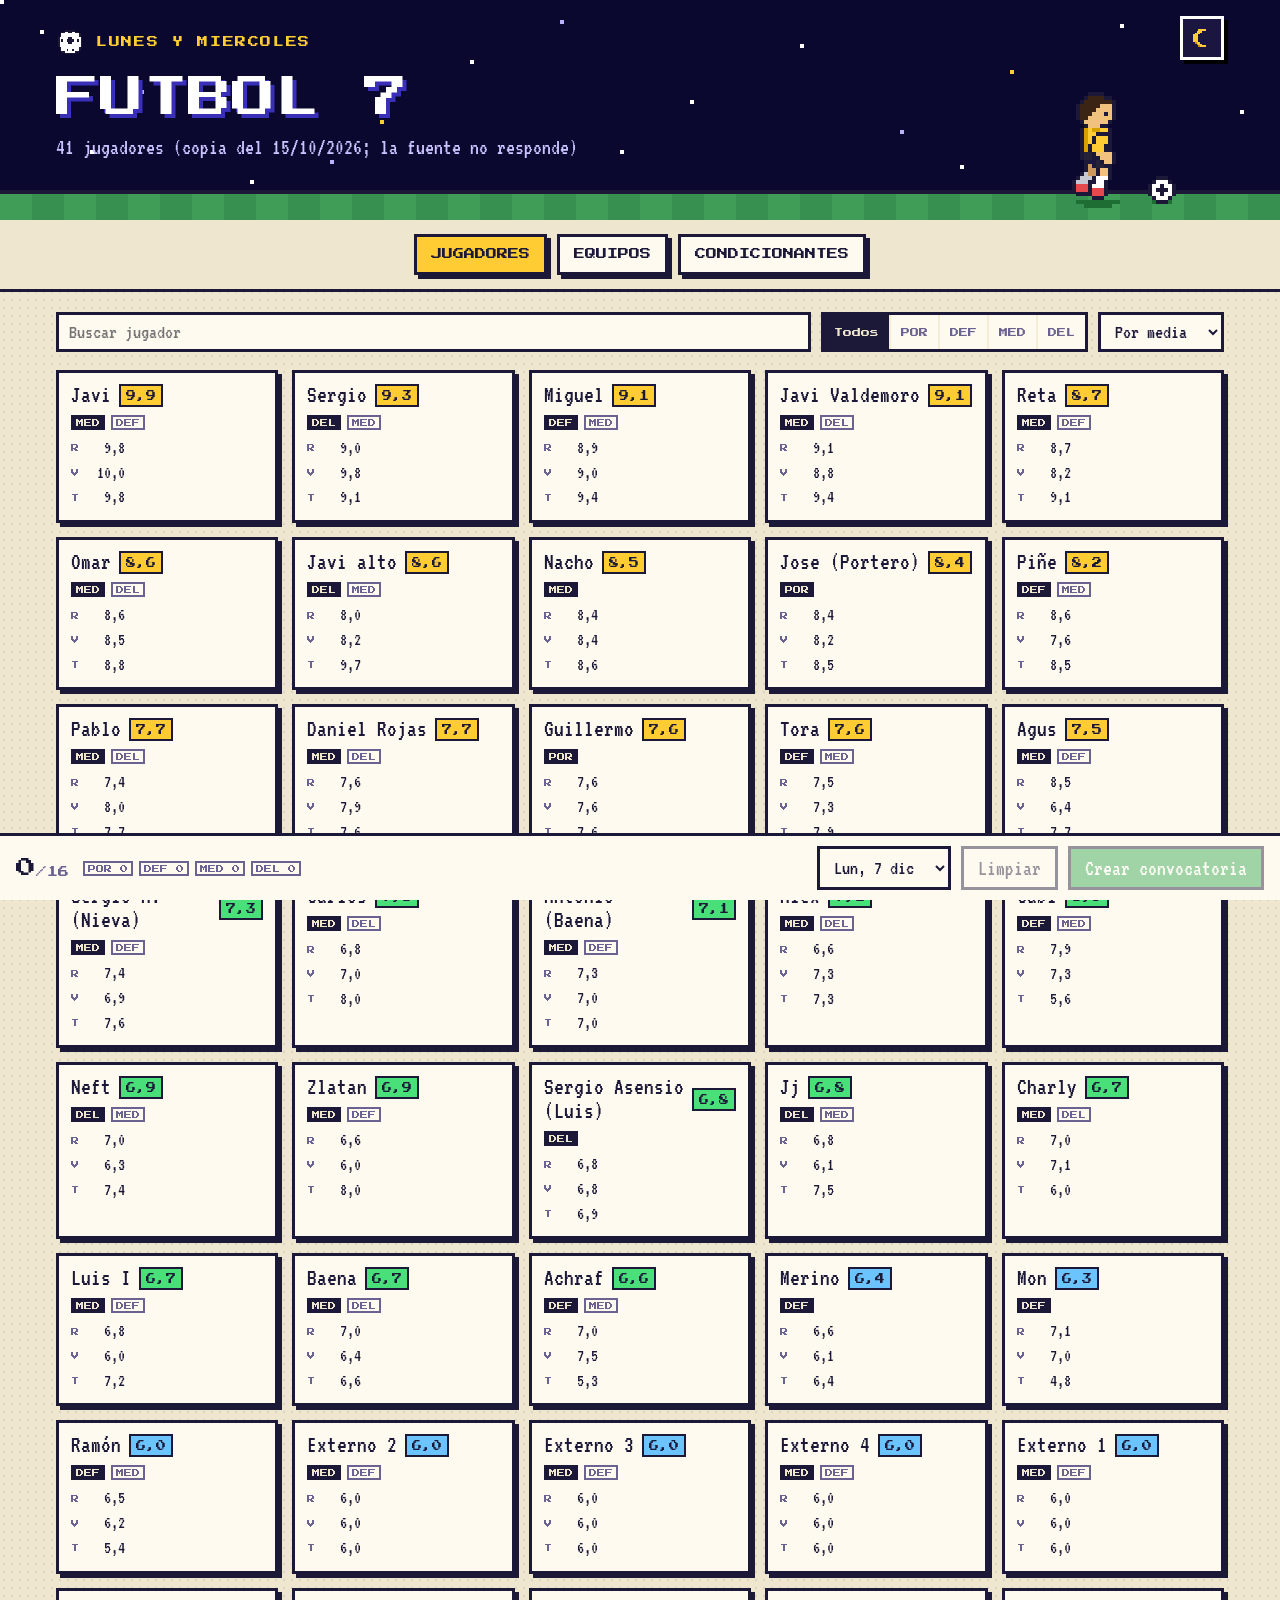
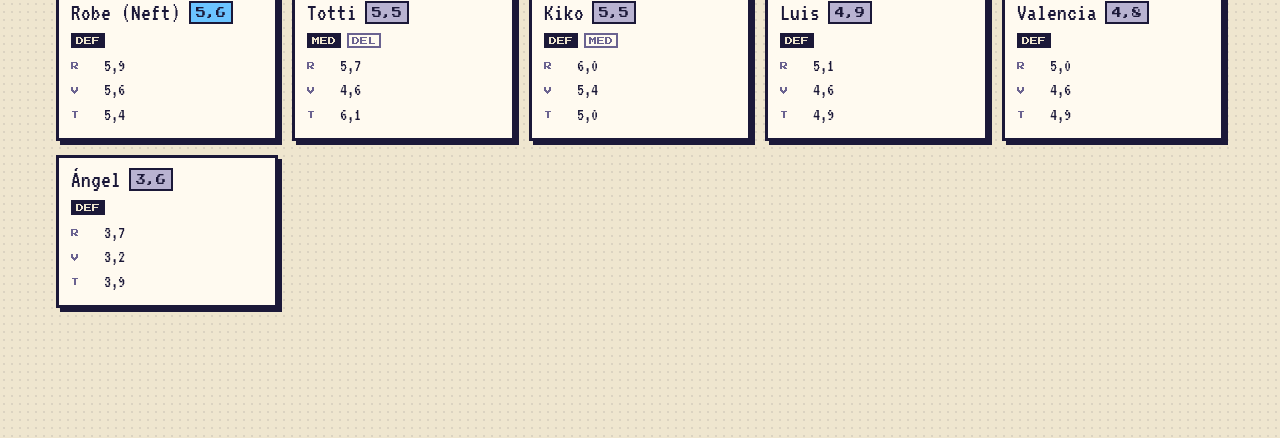
==== index.html @ 02b0b849 "Web de convocatorias y equipos de fútbol 7 - Jugadores leídos de fut7-puntuaciones (con copia de res" ====
<!doctype html>
<html lang="es">
<head>
  <meta charset="utf-8">
  <meta name="viewport" content="width=device-width, initial-scale=1">
  <title>Fútbol 7 · Lunes y Miércoles</title>
  <meta name="description" content="Convocatorias y equipos equilibrados para el fútbol 7 de los lunes y miércoles">
  <link rel="icon" href="data:image/svg+xml,<svg xmlns='http://www.w3.org/2000/svg' viewBox='0 0 16 16' shape-rendering='crispEdges'><path fill='%231b1838' d='M5 1h6v1h2v1h1v2h1v6h-1v2h-1v1h-2v1H5v-1H3v-1H2v-2H1V5h1V3h1V2h2z'/><path fill='%23fff' d='M5 2h6v1h2v2h1v6h-1v2h-2v1H5v-1H3v-2H2V5h1V3h2z'/><path fill='%231b1838' d='M7 5h2v1h1v2H9v1H7V8H6V6h1z M3 6h1v2H3z M12 6h1v2h-1z M6 12h1v1H6z M9 12h1v1H9z M7 2h2v1H7z'/></svg>">
  <link rel="preconnect" href="https://fonts.googleapis.com">
  <link rel="preconnect" href="https://fonts.gstatic.com" crossorigin>
  <link href="https://fonts.googleapis.com/css2?family=Press+Start+2P&family=VT323&display=swap" rel="stylesheet">
  <link rel="stylesheet" href="css/estilos.css">
  <script>
    // Aplica el tema guardado antes de pintar, para que no parpadee en claro.
    try { if (localStorage.getItem('futbol7.tema') === 'oscuro') document.documentElement.dataset.tema = 'oscuro'; } catch (e) {}
  </script>
</head>
<body>
  <header class="hero">
    <div class="hero-contenido">
      <div class="hero-texto">
        <div class="marca">
          <!-- balón pixelado -->
          <svg class="pixel balon" viewBox="0 0 16 16" aria-hidden="true">
            <path fill="#1b1838" d="M5 1h6v1h2v1h1v2h1v6h-1v2h-1v1h-2v1H5v-1H3v-1H2v-2H1V5h1V3h1V2h2z"/>
            <path fill="#fff" d="M5 2h6v1h2v2h1v6h-1v2h-2v1H5v-1H3v-2H2V5h1V3h2z"/>
            <path fill="#1b1838" d="M7 5h2v1h1v2H9v1H7V8H6V6h1z M3 6h1v2H3z M12 6h1v2h-1z M6 12h1v1H6z M9 12h1v1H9z M7 2h2v1H7z"/>
          </svg>
          LUNES Y MIERCOLES
        </div>
        <h1>FUTBOL 7</h1>
        <p class="sub" id="fuente">cargando jugadores…</p>
      </div>
      <div class="escena" aria-hidden="true">
        <img src="img/futbolista.gif" alt="" width="160" height="128">
      </div>
      <button id="tema" class="boton-tema" type="button" aria-label="Cambiar a modo oscuro" title="Cambiar a modo oscuro">
        <svg class="pixel luna" viewBox="0 0 12 12" aria-hidden="true">
          <path fill="#ffcc33" d="M4 1h4v1H6v1H5v1H4v4h1v1h1v1h2v1H4v-1H3V9H2V8H1V4h1V3h1V2h1z"/>
          <path fill="#c98a00" d="M2 8h1v1h1v1h1v1H4v-1H3V9H2z"/>
        </svg>
        <svg class="pixel sol" viewBox="0 0 12 12" aria-hidden="true">
          <path fill="#ffcc33" d="M5 0h2v2H5z M5 10h2v2H5z M0 5h2v2H0z M10 5h2v2h-2z M1 1h2v2H1z M9 1h2v2H9z M1 9h2v2H1z M9 9h2v2H9z M4 3h4v1h1v4H8v1H4V8H3V4h1z"/>
        </svg>
      </button>
    </div>
    <div class="cesped-hero"></div>
  </header>

  <nav class="pestanas" role="tablist">
    <button role="tab" data-pestana="jugadores" aria-selected="true">JUGADORES</button>
    <button role="tab" data-pestana="equipos" aria-selected="false">EQUIPOS</button>
    <button role="tab" data-pestana="condicionantes" aria-selected="false">CONDICIONANTES</button>
  </nav>

  <main>
    <section id="jugadores" class="panel" role="tabpanel"></section>
    <section id="equipos" class="panel" role="tabpanel" hidden></section>
    <section id="condicionantes" class="panel" role="tabpanel" hidden></section>
  </main>

  <div id="aviso" class="aviso" role="status" hidden></div>

  <script src="js/equipos.js"></script>
  <script src="js/datos.js"></script>
  <script src="js/jugadores_respaldo.js"></script>
  <script src="datos/condicionantes.js"></script>
  <script src="js/app.js"></script>
</body>
</html>
---- css/estilos.css ----
/* Estilo pixel art (como TIPSTER): letra Press Start 2P para títulos y números, VT323 para el texto,
   bordes gruesos y sombras sólidas sin difuminar.
   La letra pixelada no tiene tildes en mayúsculas: los textos en esa letra van sin tilde.
   Tema claro por defecto; el oscuro se activa con data-tema="oscuro" en <html>. */
:root {
  --px: "Press Start 2P", "Courier New", monospace;
  --txt: "VT323", Consolas, "Courier New", monospace;
  --fondo: #efe6cf;
  --superficie: #fffaf0;
  --superficie-2: #f6edd6;
  --tinta: #1b1838;
  --suave: #6a6290;
  --sombra: #1b1838;
  --acento: #2fa84f;
  --acento-texto: #ffffff;
  --elegida: #fff1b0;
  --oro: #ffcc33;
  --bien: #2fa84f;
  --regular: #e0a100;
  --mal: #d8414a;
  --cesped-1: #3f9d58;
  --cesped-2: #37904f;
  --linea-campo: #ffffff;
  --equipo-A: #ffcc33;
  --equipo-B: #1b1838;
  --punto: rgba(27, 24, 56, 0.09);
  color-scheme: light;
}

:root[data-tema="oscuro"] {
  --fondo: #0d0a24;
  --superficie: #1a1640;
  --superficie-2: #241f52;
  --tinta: #f1ecff;
  --suave: #a79fd6;
  --sombra: #000000;
  --acento: #49e07a;
  --acento-texto: #0d0a24;
  --elegida: #3a3170;
  --bien: #49e07a;
  --regular: #ffcc33;
  --mal: #ff5c6c;
  --cesped-1: #23803f;
  --cesped-2: #1e7137;
  --linea-campo: #e8f5ec;
  --equipo-B: #000000;
  --punto: rgba(241, 236, 255, 0.07);
  color-scheme: dark;
}

* { box-sizing: border-box; }
[hidden] { display: none !important; }

html { -webkit-text-size-adjust: 100%; }

body {
  margin: 0;
  background: var(--fondo);
  background-image: radial-gradient(var(--punto) 1px, transparent 1px);
  background-size: 8px 8px;
  color: var(--tinta);
  font: 20px/1.15 var(--txt);
}

a { color: var(--acento); }
button, input, select { font: inherit; color: inherit; }
button { cursor: pointer; }
h1, h2 { margin: 0; font-weight: normal; }
h2 { font: 13px/1.6 var(--px); }
.sub { margin: 4px 0 0; color: var(--suave); font-size: 20px; }
svg.pixel { shape-rendering: crispEdges; }
img { image-rendering: pixelated; }
code { font-family: var(--txt); font-size: 1em; background: var(--superficie-2); border: 2px solid var(--suave); padding: 0 4px; }

/* ---------- cabecera: cielo nocturno, césped y futbolista ---------- */

.hero { position: relative; color: #fff; background: #0b0830; overflow: hidden; }
.hero::before {
  content: ""; position: absolute; width: 4px; height: 4px; left: 0; top: 0; background: #fff;
  box-shadow:
    40px 30px #fff, 140px 90px #b8b2ff, 250px 180px #fff, 380px 120px #ffcc33, 470px 60px #fff,
    560px 20px #b8b2ff, 690px 100px #fff, 800px 44px #fff, 900px 130px #b8b2ff, 1010px 70px #ffcc33,
    1120px 24px #fff, 1240px 110px #fff, 1360px 50px #b8b2ff, 1480px 92px #fff, 1600px 30px #fff,
    90px 150px #fff, 330px 160px #b8b2ff, 620px 150px #fff, 960px 165px #fff, 1300px 150px #ffcc33;
  animation: parpadeo 2.4s steps(2) infinite;
}
@keyframes parpadeo { 50% { opacity: 0.55; } }

.hero-contenido {
  position: relative; max-width: 1200px; margin: 0 auto; padding: 28px 16px 0;
  display: grid; grid-template-columns: minmax(0, 1fr) auto; align-items: end; gap: 16px;
}
.hero-texto { padding-bottom: 30px; min-width: 0; }
.marca { display: flex; align-items: center; gap: 12px; font: 11px var(--px); letter-spacing: 0.15em; color: var(--oro); }
.marca .balon { width: 28px; height: 28px; flex: none; }
.hero h1 {
  margin: 16px 0 10px; font: clamp(26px, 5vw, 44px)/1.2 var(--px); color: #fff;
  text-shadow: 4px 4px 0 #3a2fb8;
}
.hero .sub { color: #c9c3ff; font-size: 22px; }
.hero .sub a { color: var(--oro); }

/* El futbolista corre "en el sitio" y el césped se desplaza por debajo. */
.escena { position: relative; z-index: 1; margin-bottom: -18px; margin-right: 24px; }
.escena img { display: block; width: 160px; height: 128px; }

.cesped-hero {
  height: 30px; border-top: 4px solid #1b1838;
  background: repeating-linear-gradient(90deg, #3f9d58 0 32px, #37904f 32px 64px);
  animation: cesped 0.72s steps(8) infinite;
}
@keyframes cesped { to { background-position: -64px 0; } }

.boton-tema {
  position: absolute; top: 16px; right: 16px;
  width: 44px; height: 44px; display: grid; place-items: center;
  background: #1a1640; border: 3px solid #fff; box-shadow: 4px 4px 0 #000;
}
.boton-tema svg { width: 22px; height: 22px; }
.boton-tema:active { transform: translate(3px, 3px); box-shadow: 1px 1px 0 #000; }
.boton-tema .sol { display: none; }
:root[data-tema="oscuro"] .boton-tema .sol { display: block; }
:root[data-tema="oscuro"] .boton-tema .luna { display: none; }

@media (prefers-reduced-motion: reduce) {
  .hero::before, .cesped-hero { animation: none; }
}

/* ---------- pestañas ---------- */

.pestanas {
  position: sticky; top: 0; z-index: 20;
  display: flex; gap: 10px; flex-wrap: wrap; justify-content: center;
  padding: 14px 16px; background: var(--fondo); border-bottom: 3px solid var(--tinta);
}
.pestanas button {
  font: 11px var(--px); padding: 12px 14px; background: var(--superficie); color: var(--tinta);
  border: 3px solid var(--tinta); box-shadow: 4px 4px 0 var(--sombra);
}
.pestanas button[aria-selected="true"] { background: var(--oro); color: #1b1838; }
.pestanas button:active { transform: translate(3px, 3px); box-shadow: 1px 1px 0 var(--sombra); }

main { max-width: 1200px; margin: 0 auto; padding: 20px 16px 130px; }

/* ---------- botones y controles ---------- */

.boton {
  font: 22px/1 var(--txt); padding: 8px 14px; border: 3px solid var(--tinta);
  box-shadow: 4px 4px 0 var(--sombra); background: var(--superficie); color: var(--tinta);
  display: inline-flex; align-items: center; justify-content: center; gap: 6px; white-space: nowrap;
}
.boton.principal { background: var(--acento); color: var(--acento-texto); }
.boton:not(:disabled):active { transform: translate(3px, 3px); box-shadow: 1px 1px 0 var(--sombra); }
.boton:disabled { opacity: 0.45; cursor: not-allowed; box-shadow: none; }

input[type="search"], select {
  font: 20px var(--txt); background: var(--superficie); color: var(--tinta);
  border: 3px solid var(--tinta); border-radius: 0; padding: 6px 10px; min-width: 0;
}
:focus-visible { outline: 3px dashed var(--oro); outline-offset: 3px; }

.vacio { color: var(--suave); text-align: center; padding: 24px 0; }
.vacio.grande {
  padding: 56px 16px; font: 11px/2 var(--px); color: var(--tinta);
  background: var(--superficie); border: 3px solid var(--tinta); box-shadow: 6px 6px 0 var(--sombra);
}
.vacio.grande p { margin: 6px 0; }
.vacio.grande b { color: var(--acento); font-weight: normal; }
.vacio.grande .boton { margin-top: 16px; }

/* ---------- jugadores ---------- */

.herramientas { display: flex; flex-wrap: wrap; gap: 10px; margin-bottom: 18px; }
.herramientas input { flex: 1 1 200px; }
.filtros { display: flex; border: 3px solid var(--tinta); background: var(--superficie); }
.filtros button { font: 9px var(--px); background: none; border: 0; padding: 8px 10px; color: var(--suave); }
.filtros button + button { border-left: 2px solid var(--superficie-2); }
.filtros button.activo { background: var(--tinta); color: var(--fondo); }

.rejilla { display: grid; grid-template-columns: repeat(auto-fill, minmax(200px, 1fr)); gap: 14px; }

.ficha {
  position: relative; text-align: left; display: flex; flex-direction: column; gap: 8px;
  background: var(--superficie); border: 3px solid var(--tinta); box-shadow: 4px 4px 0 var(--sombra);
  padding: 10px 12px 12px;
}
.ficha:active { transform: translate(3px, 3px); box-shadow: 1px 1px 0 var(--sombra); }
.ficha.elegida { background: var(--elegida); box-shadow: 4px 4px 0 var(--acento); border-color: var(--acento); }
.ficha[aria-disabled="true"] { opacity: 0.45; }
.ficha-cabeza { display: flex; justify-content: space-between; align-items: center; gap: 8px; }
.ficha-nombre { font-size: 24px; line-height: 1; overflow: hidden; text-overflow: ellipsis; }
.marca-check {
  position: absolute; top: -10px; left: -10px; width: 22px; height: 22px;
  background: var(--acento); color: var(--acento-texto); border: 3px solid var(--tinta);
  font: 9px var(--px); display: none; align-items: center; justify-content: center;
}
.ficha.elegida .marca-check { display: flex; }

.nota { font: 10px/1 var(--px); padding: 5px 5px 4px; border: 2px solid #1b1838; color: #1b1838; white-space: nowrap; }
.nivel-top { background: #ffcc33; }
.nivel-alto { background: #49e07a; }
.nivel-medio { background: #6cc4ff; }
.nivel-bajo { background: #b9b3d1; }

.ficha-pos { display: flex; gap: 6px; }
.pos { font: 8px var(--px); padding: 4px 5px 3px; background: var(--tinta); color: var(--fondo); }
.pos.secundaria { background: none; color: var(--suave); box-shadow: inset 0 0 0 2px var(--suave); }

.ficha-atr { display: grid; gap: 4px; }
.atr { display: grid; grid-template-columns: 14px 1fr 28px; align-items: center; gap: 6px; font-size: 18px; color: var(--suave); }
.atr-letra { font: 8px var(--px); }
.atr-pista { height: 8px; background: var(--superficie-2); box-shadow: inset 0 0 0 1px var(--suave); }
.atr-pista span { display: block; height: 100%; background: repeating-linear-gradient(90deg, var(--acento) 0 6px, transparent 6px 8px); }
.atr-valor { text-align: right; color: var(--tinta); }

.barra {
  position: fixed; left: 0; right: 0; bottom: 0; z-index: 15;
  background: var(--superficie); border-top: 3px solid var(--tinta);
  padding: 10px 16px calc(10px + env(safe-area-inset-bottom));
  display: flex; flex-wrap: wrap; align-items: center; justify-content: space-between; gap: 8px 16px;
}
.barra-info { display: flex; align-items: center; gap: 14px; flex-wrap: wrap; }
.contador { font: 11px var(--px); color: var(--suave); }
.contador b { font: 20px var(--px); color: var(--tinta); font-weight: normal; }
.coberturas { display: flex; gap: 6px; }
.cob { font: 8px var(--px); color: var(--suave); padding: 4px 5px 3px; box-shadow: inset 0 0 0 2px var(--suave); }
.cob.corto { background: var(--regular); color: #1b1838; box-shadow: inset 0 0 0 2px #1b1838; }
.barra-acciones { display: flex; gap: 10px; flex-wrap: wrap; }

/* ---------- equipos ---------- */

.eq-cabecera { display: flex; flex-wrap: wrap; justify-content: space-between; align-items: flex-end; gap: 14px; margin-bottom: 18px; }
.eq-acciones { display: flex; gap: 10px; flex-wrap: wrap; }

.marcador {
  display: grid; grid-template-columns: 1fr auto 1fr; align-items: center; gap: 10px 12px;
  background: var(--superficie); border: 3px solid var(--tinta); box-shadow: 6px 6px 0 var(--sombra); padding: 14px 16px;
}
.marcador-equipo { display: flex; flex-direction: column; gap: 8px; }
.marcador-equipo.lado-B { text-align: right; }
.marcador-nombre { font: 10px var(--px); color: var(--suave); }
.marcador-media { font: 26px/1 var(--px); }
.lado-A .marcador-media { color: #1b1838; background: var(--equipo-A); padding: 6px 8px 4px; align-self: flex-start; border: 3px solid #1b1838; }
.lado-B .marcador-media { color: #fff; background: #1b1838; padding: 6px 8px 4px; align-self: flex-end; border: 3px solid var(--tinta); }
.marcador-dif { text-align: center; display: flex; flex-direction: column; gap: 6px; font-size: 18px; color: var(--suave); }
.marcador-dif b { font: 14px var(--px); font-weight: normal; }
.marcador-dif.bien b { color: var(--bien); }
.marcador-dif.regular b { color: var(--regular); }
.marcador-dif.mal b { color: var(--mal); }
.comps { grid-column: 1 / -1; display: grid; gap: 6px; margin-top: 6px; }
.comp { display: grid; grid-template-columns: 34px 1fr 34px; grid-template-areas: "a barra b" "et et et"; align-items: center; column-gap: 8px; }
.comp-valor { font-size: 20px; }
.comp-valor:last-of-type { text-align: right; }
/* La parte amarilla es el equipo A (izquierda) y la negra el B. */
.comp-barra { height: 12px; background: var(--equipo-B); border: 2px solid var(--tinta); }
.comp-barra span { display: block; height: 100%; background: var(--equipo-A); border-right: 2px solid var(--tinta); }
.comp-etiqueta { grid-area: et; text-align: center; color: var(--suave); font-size: 17px; }

.avisos { list-style: none; margin: 16px 0 0; padding: 0; display: grid; gap: 8px; }
.avisos li { padding: 6px 12px; background: var(--superficie); border: 3px solid var(--tinta); border-left-width: 10px; }
.aviso-pos { border-left-color: var(--regular) !important; }
.aviso-cond { border-left-color: var(--mal) !important; }

.pista { color: var(--suave); margin: 16px 0 12px; }

.sustituto {
  display: flex; flex-wrap: wrap; align-items: center; gap: 10px; margin-bottom: 14px;
  background: var(--elegida); border: 3px solid var(--tinta); box-shadow: 4px 4px 0 var(--sombra); padding: 10px 12px;
}
.sustituto label { font: 9px var(--px); }
.sustituto select { flex: 1 1 220px; }

.campos { display: grid; grid-template-columns: repeat(auto-fit, minmax(320px, 1fr)); gap: 20px; }
.campo-cabeza { display: flex; justify-content: space-between; align-items: center; gap: 10px; margin-bottom: 10px; }
.nombre-equipo {
  font: 28px/1 var(--txt); background: none; border: 3px solid transparent; border-radius: 0;
  padding: 2px 6px; margin-left: -6px; min-width: 0; flex: 1;
}
.nombre-equipo:hover, .nombre-equipo:focus { border-color: var(--tinta); background: var(--superficie); }
.campo-cabeza::before { content: ""; width: 18px; height: 18px; flex: none; border: 3px solid var(--tinta); }
.campo.lado-A .campo-cabeza::before { background: var(--equipo-A); }
.campo.lado-B .campo-cabeza::before { background: #1b1838; }

.cesped {
  position: relative; padding: 16px 8px; display: grid; gap: 16px;
  background: repeating-linear-gradient(180deg, var(--cesped-1) 0 12.5%, var(--cesped-2) 12.5% 25%);
  border: 3px solid var(--tinta); box-shadow: 6px 6px 0 var(--sombra); overflow: hidden;
}
.lineas { position: absolute; inset: 6px; pointer-events: none; border: 3px solid var(--linea-campo); border-top: 0; opacity: 0.8; }
.medio-campo { position: absolute; left: -3px; right: -3px; top: 0; height: 0; border-top: 3px solid var(--linea-campo); }
.medio-campo::after {
  content: ""; position: absolute; left: 50%; top: -48px; width: 96px; height: 96px; transform: translateX(-50%);
  border: 3px solid var(--linea-campo); border-radius: 50%;
}
.area { position: absolute; left: 25%; right: 25%; bottom: 0; height: 22%; border: 3px solid var(--linea-campo); border-bottom: 0; }

.fila { position: relative; display: flex; justify-content: center; gap: 6px; }

.hueco {
  flex: 0 1 25%; max-width: 112px; min-width: 0;
  display: flex; flex-direction: column; align-items: center; gap: 3px;
  padding: 6px 4px; background: var(--superficie); color: var(--tinta);
  border: 3px solid #1b1838; box-shadow: 3px 3px 0 rgba(0, 0, 0, 0.45);
}
.campo.lado-A .hueco { border-top: 7px solid var(--equipo-A); }
.campo.lado-B .hueco { border-top: 7px solid #1b1838; }
:root[data-tema="oscuro"] .campo.lado-B .hueco { border-top-color: #000; }
.hueco:active { transform: translate(2px, 2px); box-shadow: 1px 1px 0 rgba(0, 0, 0, 0.45); }
.hueco.marcado { background: var(--oro); color: #1b1838; outline: 3px dashed #fff; outline-offset: 2px; }
.hueco.marcado .hueco-pos, .hueco.marcado .hueco-suyas { color: #1b1838; }
.hueco-pos { font: 7px var(--px); color: var(--suave); }
.hueco-nombre { font-size: 21px; line-height: 1; max-width: 100%; overflow: hidden; text-overflow: ellipsis; white-space: nowrap; }
.hueco-pie { display: flex; gap: 5px; align-items: center; }
.hueco-media { font: 8px var(--px); }
.hueco-suyas { font-size: 15px; color: var(--suave); }
.hueco::after { content: ""; width: 8px; height: 8px; border: 2px solid #1b1838; }
.encaje-natural::after { background: #49e07a; }
.encaje-segunda::after { background: #ffcc33; }
.encaje-fuera::after { background: #ff5c6c; }

/* ---------- condicionantes ---------- */

.tarjeta {
  background: var(--superficie); border: 3px solid var(--tinta); box-shadow: 6px 6px 0 var(--sombra);
  padding: 18px; margin-bottom: 22px;
}
.tarjeta.pendiente { box-shadow: 6px 6px 0 var(--regular); }
.nuevo-cond { display: grid; grid-template-columns: 1fr auto 1fr auto; gap: 10px; margin: 16px 0; }
.lista-cond { list-style: none; margin: 0; padding: 0; display: grid; gap: 8px; }
.cond {
  display: flex; flex-wrap: wrap; align-items: center; gap: 8px 12px;
  background: var(--superficie-2); padding: 6px 10px; border: 3px solid var(--tinta); border-left-width: 10px;
}
.cond.tipo-separar { border-left-color: var(--mal); }
.cond.tipo-juntar { border-left-color: var(--bien); }
.cond-texto { flex: 1 1 240px; font-size: 22px; }
.cond-texto b { font-weight: normal; }
.cond-tipo { color: var(--suave); }
.etiqueta { font: 8px var(--px); padding: 4px 6px 3px; border: 2px solid #1b1838; color: #1b1838; }
.etiqueta.cumple { background: #49e07a; }
.etiqueta.incumple { background: #ff5c6c; }
.etiqueta.neutra { background: none; color: var(--suave); border-color: var(--suave); }
.borrar { font: 18px var(--txt); background: var(--superficie); border: 2px solid var(--tinta); padding: 1px 8px; }
.borrar:hover { background: var(--mal); color: #fff; }

.criterios { display: grid; grid-template-columns: repeat(auto-fit, minmax(260px, 1fr)); gap: 18px 26px; margin: 16px 0; }
.criterio { display: grid; gap: 6px; }
.criterio-cabeza { display: flex; justify-content: space-between; gap: 10px; font-size: 22px; }
.criterio output { font: 12px var(--px); color: var(--acento); }
.criterio input { width: 100%; accent-color: var(--acento); }
.ayuda { font-size: 18px; color: var(--suave); }
.fila-botones { display: flex; flex-wrap: wrap; gap: 12px; }
.estado-fichero { margin: 12px 0 0; }
.estado-fichero.al-dia { color: var(--bien); }
.pasos { margin: 10px 0 16px; padding-left: 24px; color: var(--suave); }
.pasos li { margin: 3px 0; }
.pasos b { color: var(--tinta); font-weight: normal; }

/* ---------- aviso flotante ---------- */

.aviso {
  position: fixed; left: 50%; bottom: 96px; transform: translateX(-50%); z-index: 30;
  background: var(--oro); color: #1b1838; font-size: 22px;
  padding: 8px 16px; border: 3px solid #1b1838; box-shadow: 5px 5px 0 #1b1838;
  max-width: calc(100% - 32px); text-align: center;
}

/* ---------- móvil ---------- */

@media (max-width: 640px) {
  main { padding-bottom: 170px; }
  .hero-contenido { padding-top: 20px; gap: 8px; }
  .hero-texto { padding-bottom: 22px; }
  .marca { font-size: 8px; padding-right: 54px; }
  .escena { margin-right: 0; margin-bottom: -14px; }
  .escena img { width: 120px; height: 96px; }  /* múltiplo exacto de 40x32 para que los píxeles salgan iguales */
  .pestanas { gap: 8px; padding: 10px 8px; }
  .pestanas button { font-size: 8px; padding: 10px 8px; }
  .rejilla { grid-template-columns: repeat(2, minmax(0, 1fr)); gap: 12px; }
  .ficha { padding: 8px 8px 10px; }
  .ficha-nombre { font-size: 20px; }
  .herramientas input { flex-basis: 100%; }
  .barra-acciones { width: 100%; }
  .barra-acciones select { flex: 1; }
  .barra-acciones #crear { flex: 1 1 100%; }
  .campos { grid-template-columns: 1fr; }
  .eq-acciones { width: 100%; }
  .eq-acciones .boton { flex: 1; }
  .nuevo-cond { grid-template-columns: 1fr; }
  .marcador { padding: 12px; }
  .marcador-media { font-size: 18px; }
  .hueco-nombre { font-size: 18px; }
}
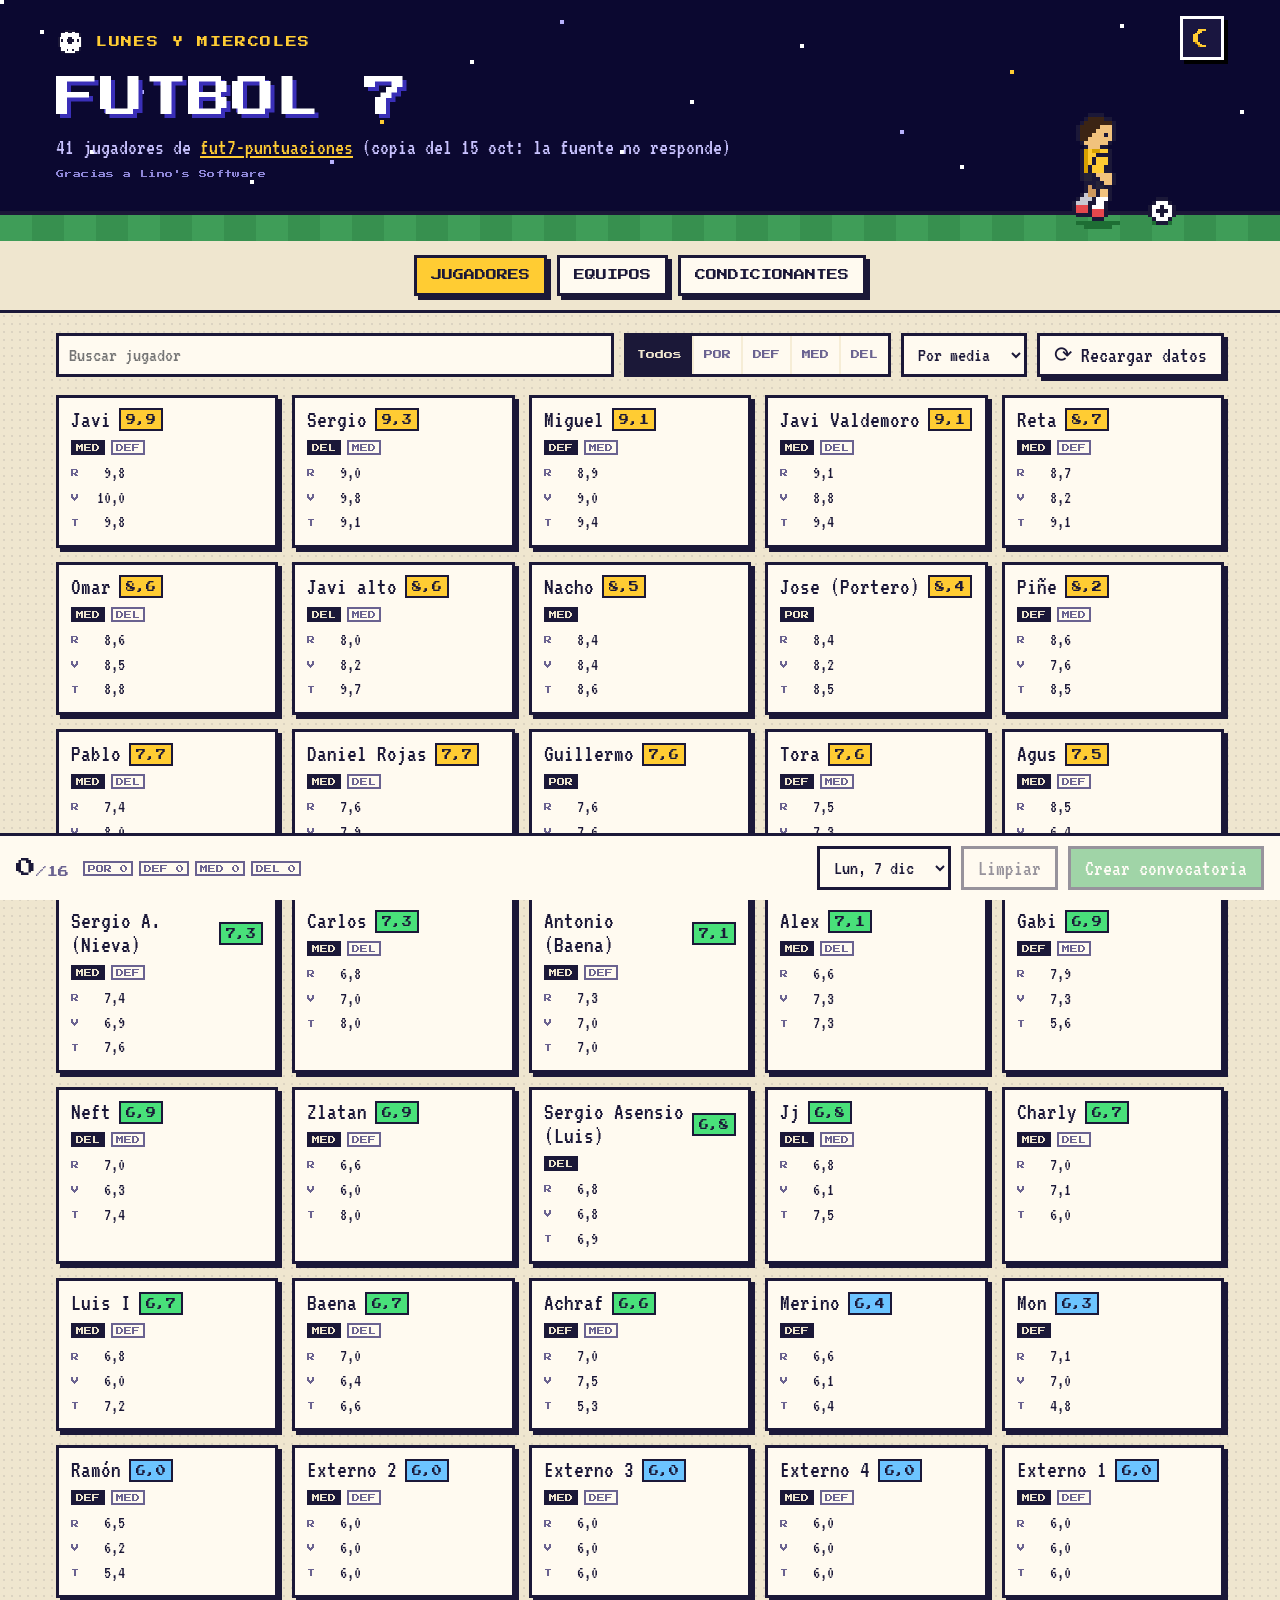
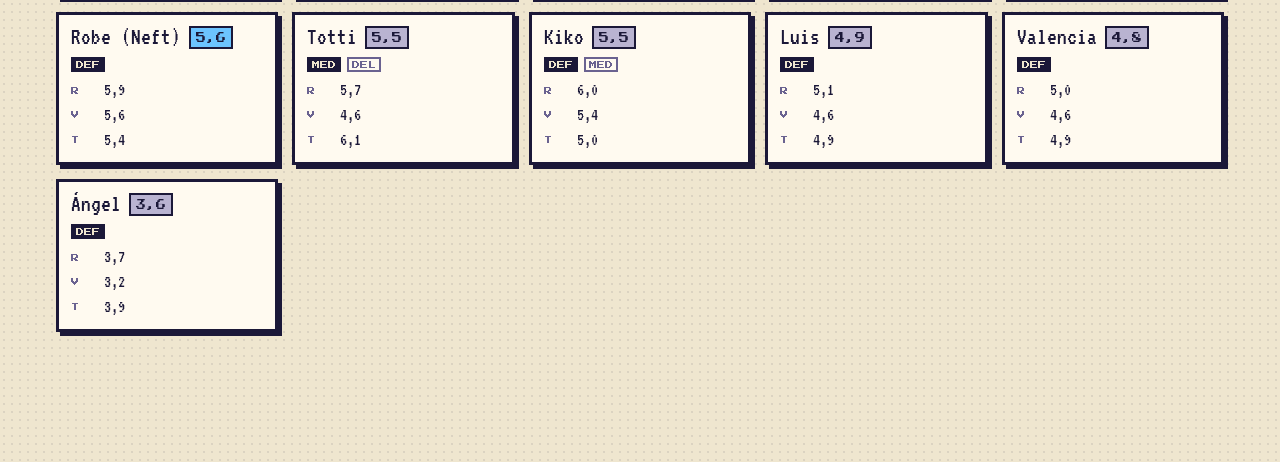
==== commit 47969a73: "Recargar datos, WhatsApp sin medias, agradecimiento y "siempre en el equipo" - Pestaña Jugadores: bo" ====
--- a/index.html
+++ b/index.html
@@ -30,6 +30,7 @@
         </div>
         <h1>FUTBOL 7</h1>
         <p class="sub" id="fuente">cargando jugadores…</p>
+        <p class="gracias">Gracias a Lino's Software</p>
       </div>
       <div class="escena" aria-hidden="true">
         <img src="img/futbolista.gif" alt="" width="160" height="128">
--- a/css/estilos.css
+++ b/css/estilos.css
@@ -99,6 +99,7 @@
 }
 .hero .sub { color: #c9c3ff; font-size: 22px; }
 .hero .sub a { color: var(--oro); }
+.gracias { margin: 8px 0 0; font: 8px/1.6 var(--px); color: #8f87d9; letter-spacing: 0.05em; }
 
 /* El futbolista corre "en el sitio" y el césped se desplaza por debajo. */
 .escena { position: relative; z-index: 1; margin-bottom: -18px; margin-right: 24px; }
@@ -336,6 +337,10 @@
 .cond-texto { flex: 1 1 240px; font-size: 22px; }
 .cond-texto b { font-weight: normal; }
 .cond-tipo { color: var(--suave); }
+.cuadro { display: inline-block; width: 14px; height: 14px; border: 2px solid #1b1838; margin-right: 6px; vertical-align: -1px; }
+.cuadro.lado-A { background: var(--equipo-A); }
+.cuadro.lado-B { background: #1b1838; border-color: var(--tinta); }
+.cond.tipo-equipo { border-left-color: var(--equipo-A); }
 .etiqueta { font: 8px var(--px); padding: 4px 6px 3px; border: 2px solid #1b1838; color: #1b1838; }
 .etiqueta.cumple { background: #49e07a; }
 .etiqueta.incumple { background: #ff5c6c; }
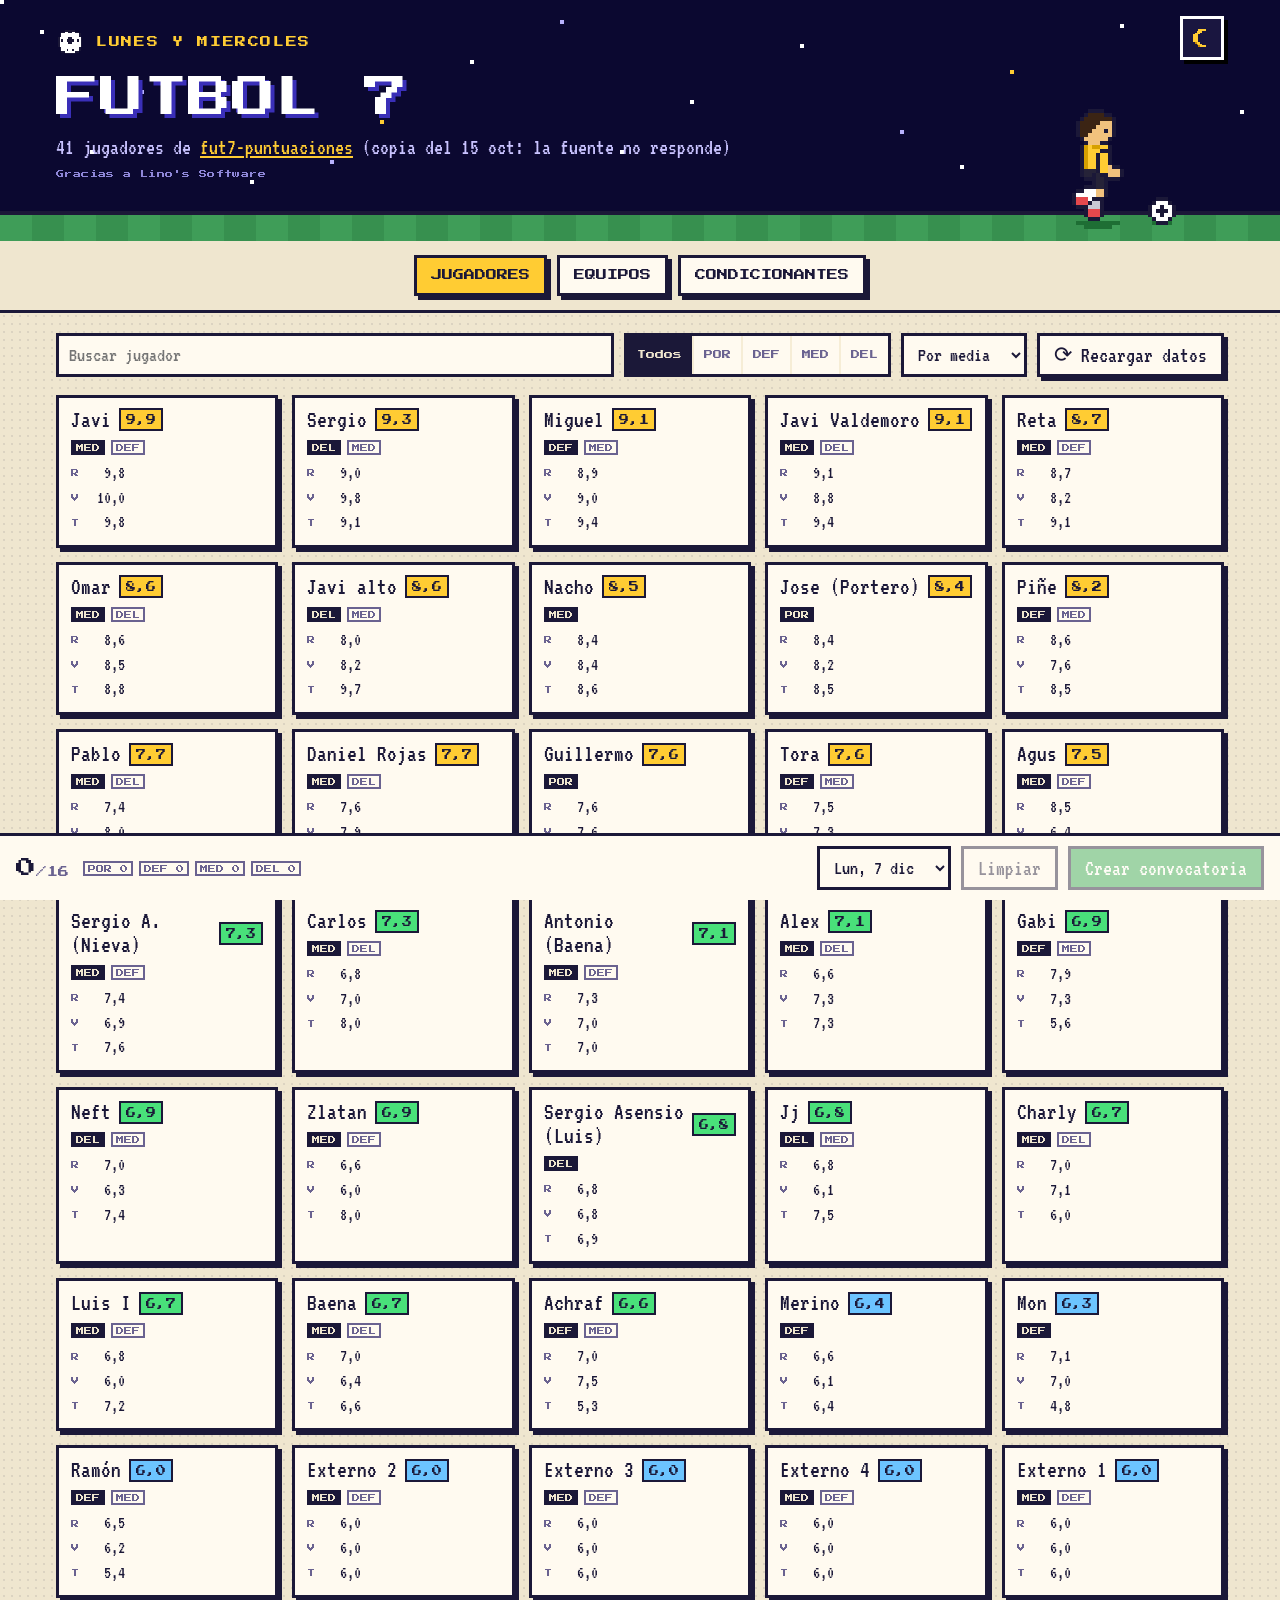
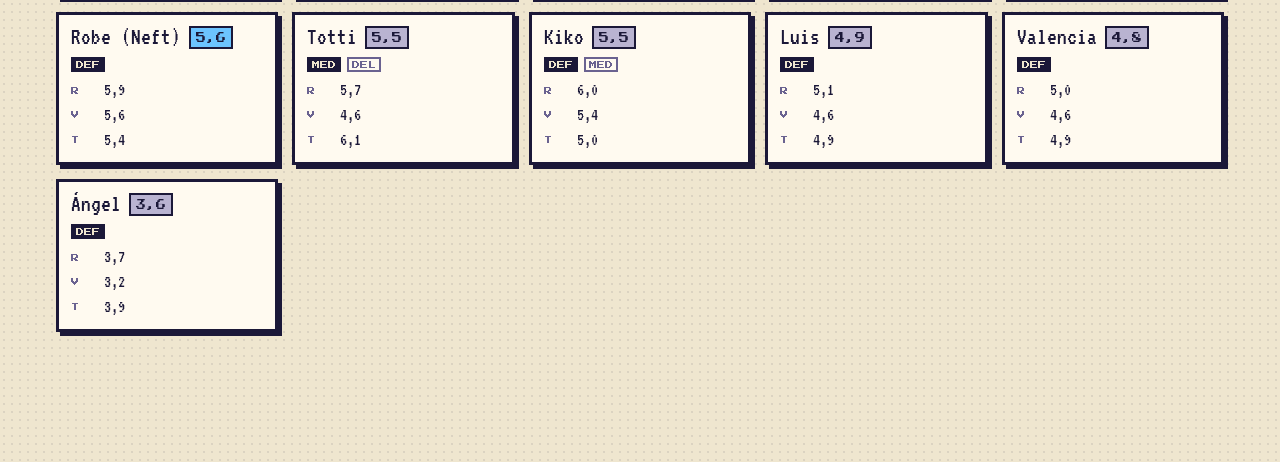
==== commit da884af9: "Eliminar convocatoria e imagen para WhatsApp - Equipos: botón "Eliminar convocatoria", que borra los" ====
--- a/index.html
+++ b/index.html
@@ -64,6 +64,7 @@
 
   <script src="js/equipos.js"></script>
   <script src="js/datos.js"></script>
+  <script src="js/imagen.js"></script>
   <script src="js/jugadores_respaldo.js"></script>
   <script src="datos/condicionantes.js"></script>
   <script src="js/app.js"></script>
--- a/css/estilos.css
+++ b/css/estilos.css
@@ -151,6 +151,7 @@
   display: inline-flex; align-items: center; justify-content: center; gap: 6px; white-space: nowrap;
 }
 .boton.principal { background: var(--acento); color: var(--acento-texto); }
+.boton.peligro { background: var(--mal); color: #fff; }
 .boton:not(:disabled):active { transform: translate(3px, 3px); box-shadow: 1px 1px 0 var(--sombra); }
 .boton:disabled { opacity: 0.45; cursor: not-allowed; box-shadow: none; }
 
@@ -361,10 +362,27 @@
 .pasos li { margin: 3px 0; }
 .pasos b { color: var(--tinta); font-weight: normal; }
 
+/* ---------- imagen para WhatsApp ---------- */
+
+.modal {
+  position: fixed; inset: 0; z-index: 40; background: rgba(11, 8, 48, 0.85);
+  display: grid; place-items: center; padding: 16px;
+}
+.modal-caja {
+  background: var(--superficie); border: 3px solid var(--tinta); box-shadow: 8px 8px 0 #000;
+  padding: 14px; max-width: 520px; width: 100%; max-height: calc(100vh - 32px);
+  display: flex; flex-direction: column; gap: 14px;
+}
+.modal-caja img {
+  display: block; align-self: center; max-width: 100%; max-height: calc(100vh - 150px); width: auto; height: auto;
+  image-rendering: auto; border: 3px solid var(--tinta);
+}
+.modal-caja .fila-botones { justify-content: center; }
+
 /* ---------- aviso flotante ---------- */
 
 .aviso {
-  position: fixed; left: 50%; bottom: 96px; transform: translateX(-50%); z-index: 30;
+  position: fixed; left: 50%; bottom: 96px; transform: translateX(-50%); z-index: 50;
   background: var(--oro); color: #1b1838; font-size: 22px;
   padding: 8px 16px; border: 3px solid #1b1838; box-shadow: 5px 5px 0 #1b1838;
   max-width: calc(100% - 32px); text-align: center;
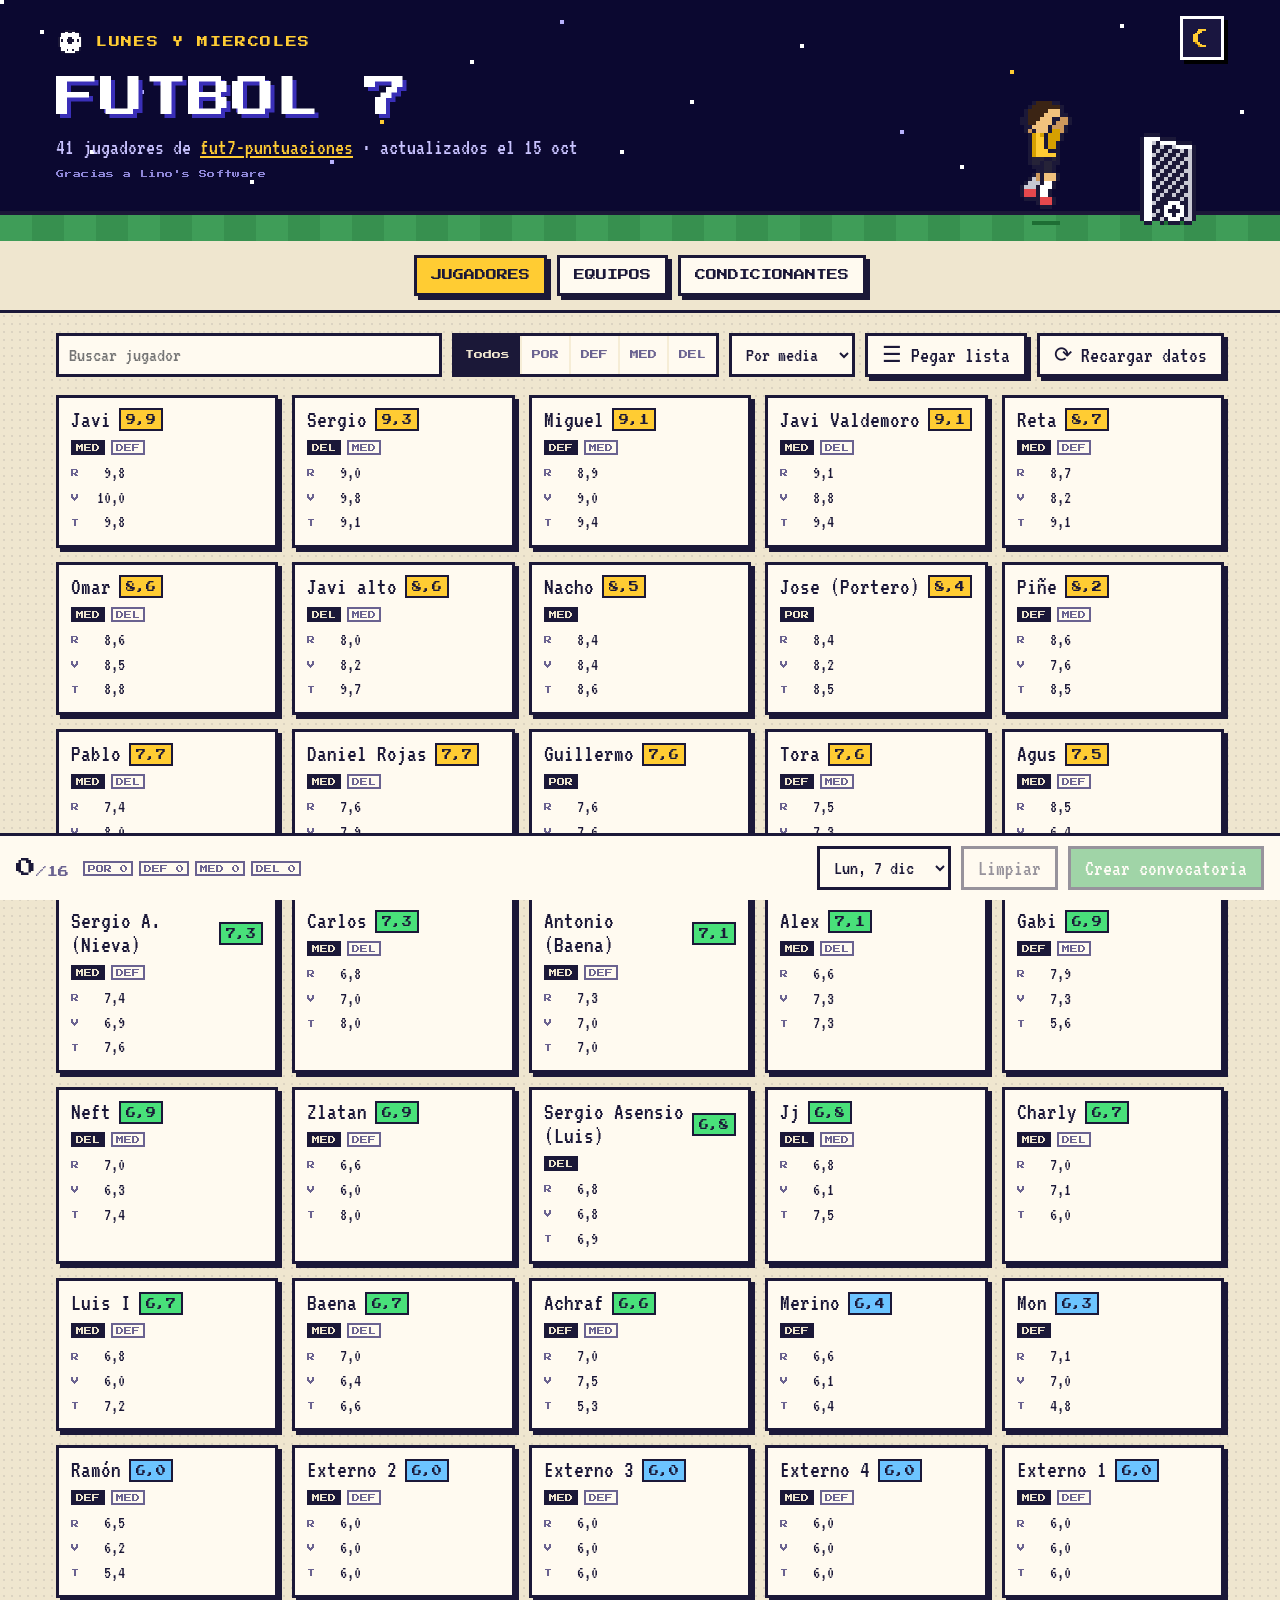
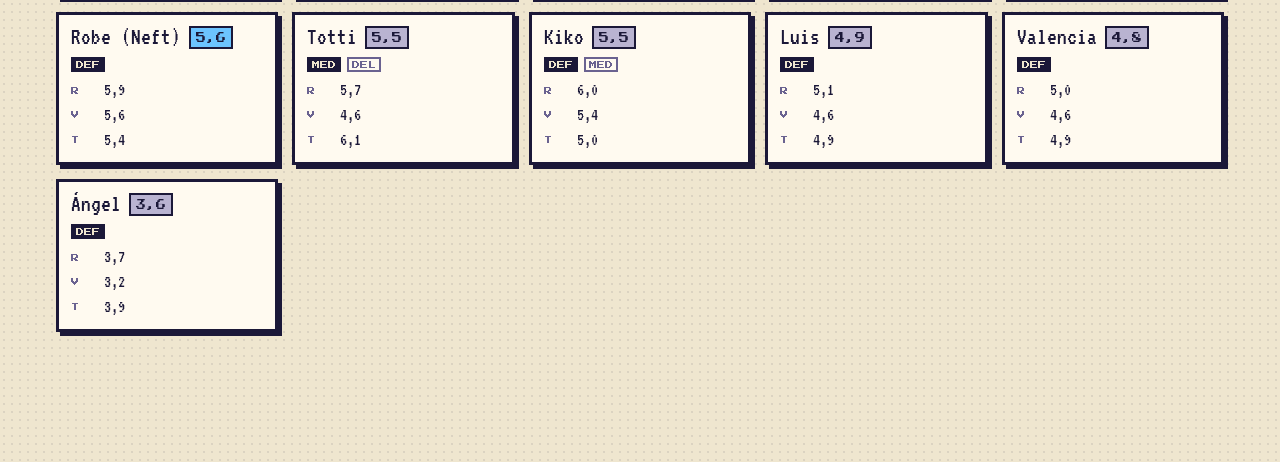
==== commit 0a223b8a: "Pegar lista de convocados, nuevo GIF con gol y datos solo al recargar - Los jugadores de fut7-puntua" ====
--- a/index.html
+++ b/index.html
@@ -33,7 +33,7 @@
         <p class="gracias">Gracias a Lino's Software</p>
       </div>
       <div class="escena" aria-hidden="true">
-        <img src="img/futbolista.gif" alt="" width="160" height="128">
+        <img src="img/futbolista.gif" alt="" width="320" height="128">
       </div>
       <button id="tema" class="boton-tema" type="button" aria-label="Cambiar a modo oscuro" title="Cambiar a modo oscuro">
         <svg class="pixel luna" viewBox="0 0 12 12" aria-hidden="true">
@@ -65,6 +65,7 @@
   <script src="js/equipos.js"></script>
   <script src="js/datos.js"></script>
   <script src="js/imagen.js"></script>
+  <script src="js/lista.js"></script>
   <script src="js/jugadores_respaldo.js"></script>
   <script src="datos/condicionantes.js"></script>
   <script src="js/app.js"></script>
--- a/css/estilos.css
+++ b/css/estilos.css
@@ -101,16 +101,14 @@
 .hero .sub a { color: var(--oro); }
 .gracias { margin: 8px 0 0; font: 8px/1.6 var(--px); color: #8f87d9; letter-spacing: 0.05em; }
 
-/* El futbolista corre "en el sitio" y el césped se desplaza por debajo. */
+/* El futbolista avanza con el balón hasta la portería y marca. */
 .escena { position: relative; z-index: 1; margin-bottom: -18px; margin-right: 24px; }
-.escena img { display: block; width: 160px; height: 128px; }
+.escena img { display: block; width: 320px; height: 128px; }
 
 .cesped-hero {
   height: 30px; border-top: 4px solid #1b1838;
   background: repeating-linear-gradient(90deg, #3f9d58 0 32px, #37904f 32px 64px);
-  animation: cesped 0.72s steps(8) infinite;
-}
-@keyframes cesped { to { background-position: -64px 0; } }
+}
 
 .boton-tema {
   position: absolute; top: 16px; right: 16px;
@@ -124,7 +122,7 @@
 :root[data-tema="oscuro"] .boton-tema .luna { display: none; }
 
 @media (prefers-reduced-motion: reduce) {
-  .hero::before, .cesped-hero { animation: none; }
+  .hero::before { animation: none; }
 }
 
 /* ---------- pestañas ---------- */
@@ -379,6 +377,32 @@
 }
 .modal-caja .fila-botones { justify-content: center; }
 
+/* ---------- pegar lista de convocados ---------- */
+
+.lista-caja { max-width: 560px; }
+.lista-caja h2, .lista-caja p { margin: 0; }
+.lista-caja textarea {
+  font: 20px/1.2 var(--txt); background: var(--superficie-2); color: var(--tinta);
+  border: 3px solid var(--tinta); border-radius: 0; padding: 8px 10px; resize: vertical; min-height: 160px;
+}
+.lista-filas {
+  list-style: none; margin: 0; padding: 0 4px 0 0; overflow-y: auto; min-height: 0; flex: 1 1 auto;
+  display: grid; gap: 6px;
+}
+.lista-fila {
+  display: grid; grid-template-columns: minmax(0, 1fr) minmax(0, 1.3fr) 76px; gap: 8px; align-items: center;
+  padding: 4px 6px; border-left: 6px solid var(--bien); background: var(--superficie-2);
+}
+.lista-fila.dudoso { border-left-color: var(--regular); }
+.lista-fila.sin, .lista-fila.repetido { border-left-color: var(--mal); }
+.lista-escrito { overflow: hidden; text-overflow: ellipsis; white-space: nowrap; }
+.lista-fila select { width: 100%; padding: 2px 6px; }
+.lista-nota { font-size: 16px; color: var(--suave); }
+.lista-fila.dudoso .lista-nota { color: var(--regular); }
+.lista-fila.sin .lista-nota, .lista-fila.repetido .lista-nota { color: var(--mal); }
+.lista-resumen b { color: var(--acento); font-weight: normal; }
+.lista-resumen.mal { color: var(--mal); }
+
 /* ---------- aviso flotante ---------- */
 
 .aviso {
@@ -392,11 +416,13 @@
 
 @media (max-width: 640px) {
   main { padding-bottom: 170px; }
-  .hero-contenido { padding-top: 20px; gap: 8px; }
-  .hero-texto { padding-bottom: 22px; }
+  .hero-contenido { padding-top: 20px; gap: 0; grid-template-columns: minmax(0, 1fr); }
+  .hero-texto { padding-bottom: 0; }
   .marca { font-size: 8px; padding-right: 54px; }
-  .escena { margin-right: 0; margin-bottom: -14px; }
-  .escena img { width: 120px; height: 96px; }  /* múltiplo exacto de 40x32 para que los píxeles salgan iguales */
+  .escena { margin-right: 0; margin-bottom: -14px; justify-self: end; }
+  .escena img { width: 240px; height: 96px; }  /* múltiplo exacto de 80x32 para que los píxeles salgan iguales */
+  .lista-fila { grid-template-columns: minmax(0, 1fr) minmax(0, 1.5fr); }
+  .lista-nota { display: none; }
   .pestanas { gap: 8px; padding: 10px 8px; }
   .pestanas button { font-size: 8px; padding: 10px 8px; }
   .rejilla { grid-template-columns: repeat(2, minmax(0, 1fr)); gap: 12px; }
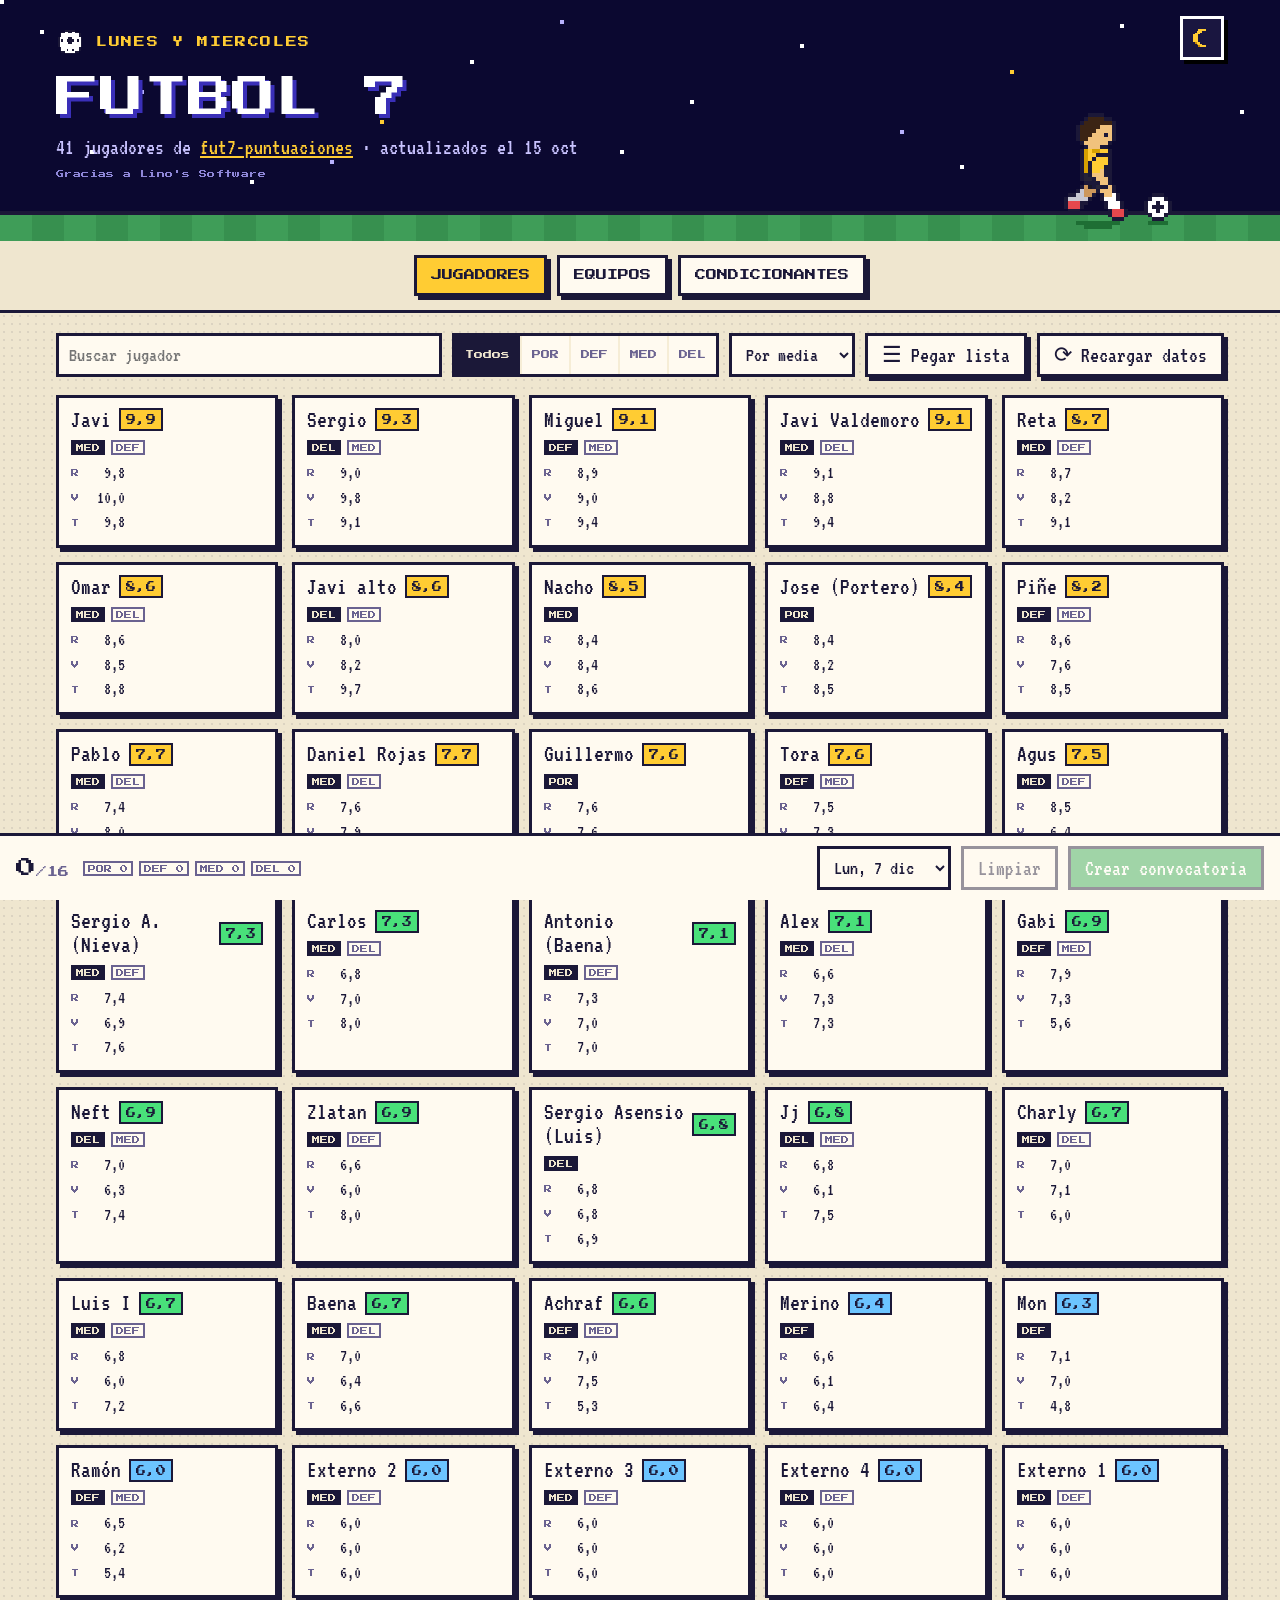
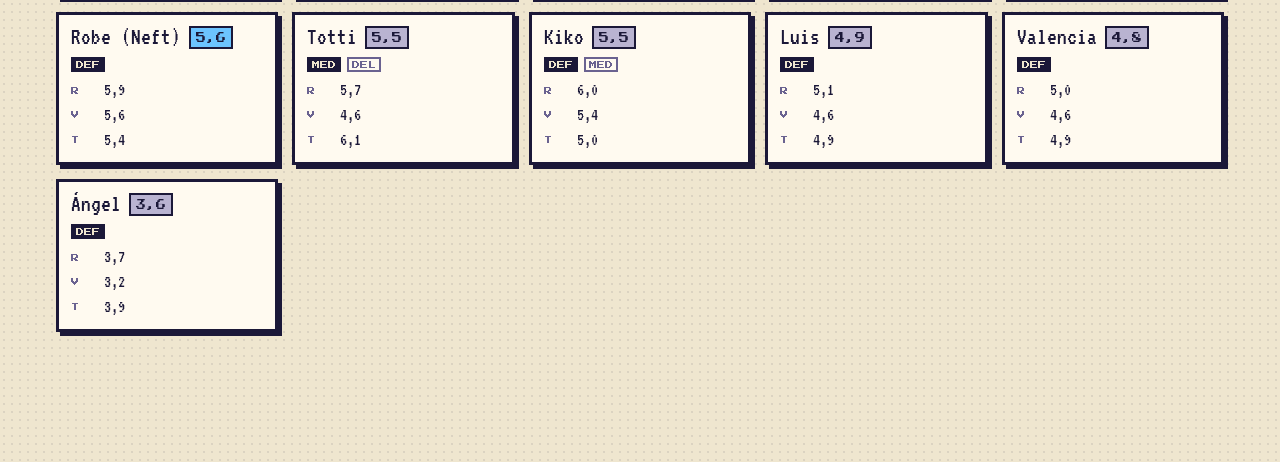
==== commit 3ce2cbfd: "Volver al GIF anterior del futbolista corriendo Co-Authored-By: Claude Opus 5.5 <noreply@anthropic.c" ====
--- a/index.html
+++ b/index.html
@@ -33,7 +33,7 @@
         <p class="gracias">Gracias a Lino's Software</p>
       </div>
       <div class="escena" aria-hidden="true">
-        <img src="img/futbolista.gif" alt="" width="320" height="128">
+        <img src="img/futbolista.gif" alt="" width="160" height="128">
       </div>
       <button id="tema" class="boton-tema" type="button" aria-label="Cambiar a modo oscuro" title="Cambiar a modo oscuro">
         <svg class="pixel luna" viewBox="0 0 12 12" aria-hidden="true">
--- a/css/estilos.css
+++ b/css/estilos.css
@@ -103,12 +103,14 @@
 
 /* El futbolista avanza con el balón hasta la portería y marca. */
 .escena { position: relative; z-index: 1; margin-bottom: -18px; margin-right: 24px; }
-.escena img { display: block; width: 320px; height: 128px; }
+.escena img { display: block; width: 160px; height: 128px; }
 
 .cesped-hero {
   height: 30px; border-top: 4px solid #1b1838;
   background: repeating-linear-gradient(90deg, #3f9d58 0 32px, #37904f 32px 64px);
-}
+  animation: cesped 0.72s steps(8) infinite;
+}
+@keyframes cesped { to { background-position: -64px 0; } }
 
 .boton-tema {
   position: absolute; top: 16px; right: 16px;
@@ -122,7 +124,7 @@
 :root[data-tema="oscuro"] .boton-tema .luna { display: none; }
 
 @media (prefers-reduced-motion: reduce) {
-  .hero::before { animation: none; }
+  .hero::before, .cesped-hero { animation: none; }
 }
 
 /* ---------- pestañas ---------- */
@@ -416,11 +418,11 @@
 
 @media (max-width: 640px) {
   main { padding-bottom: 170px; }
-  .hero-contenido { padding-top: 20px; gap: 0; grid-template-columns: minmax(0, 1fr); }
-  .hero-texto { padding-bottom: 0; }
+  .hero-contenido { padding-top: 20px; gap: 8px; }
+  .hero-texto { padding-bottom: 22px; }
   .marca { font-size: 8px; padding-right: 54px; }
-  .escena { margin-right: 0; margin-bottom: -14px; justify-self: end; }
-  .escena img { width: 240px; height: 96px; }  /* múltiplo exacto de 80x32 para que los píxeles salgan iguales */
+  .escena { margin-right: 0; margin-bottom: -14px; }
+  .escena img { width: 120px; height: 96px; }  /* múltiplo exacto de 40x32 para que los píxeles salgan iguales */
   .lista-fila { grid-template-columns: minmax(0, 1fr) minmax(0, 1.5fr); }
   .lista-nota { display: none; }
   .pestanas { gap: 8px; padding: 10px 8px; }
